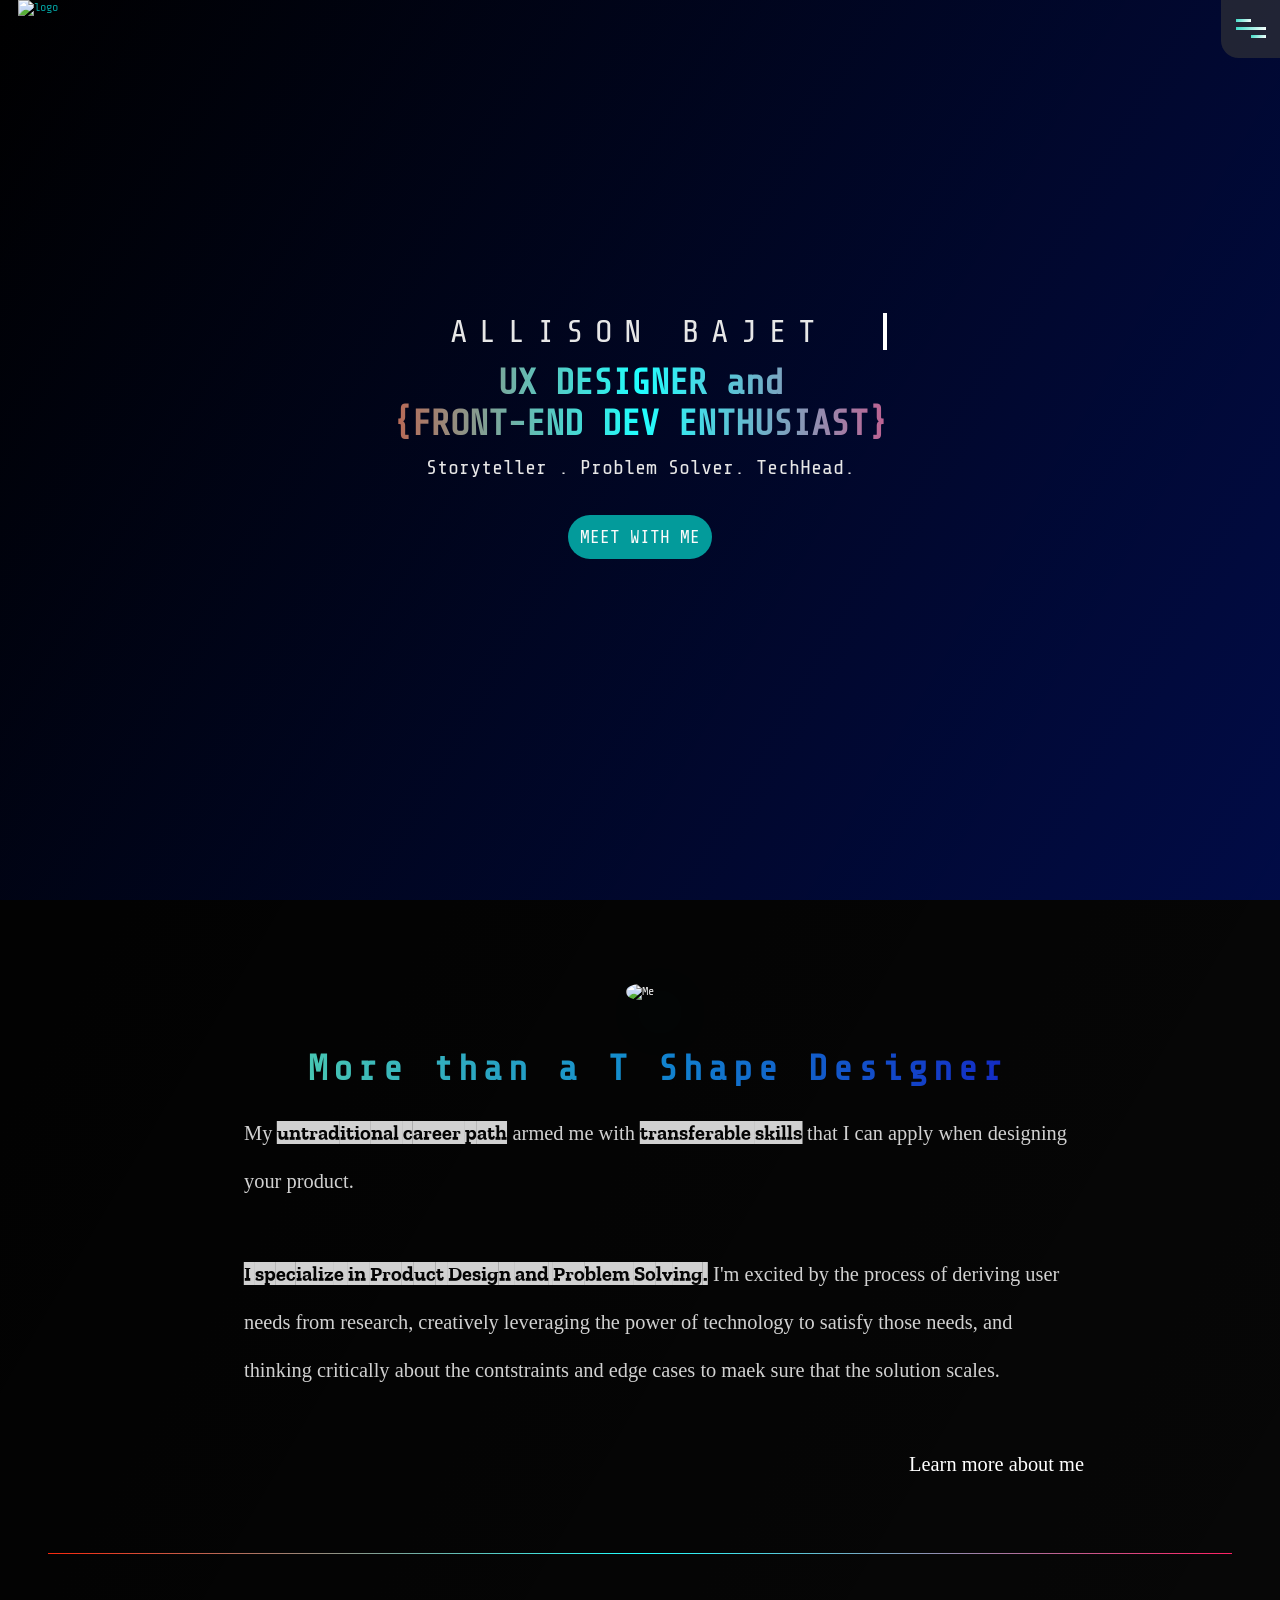
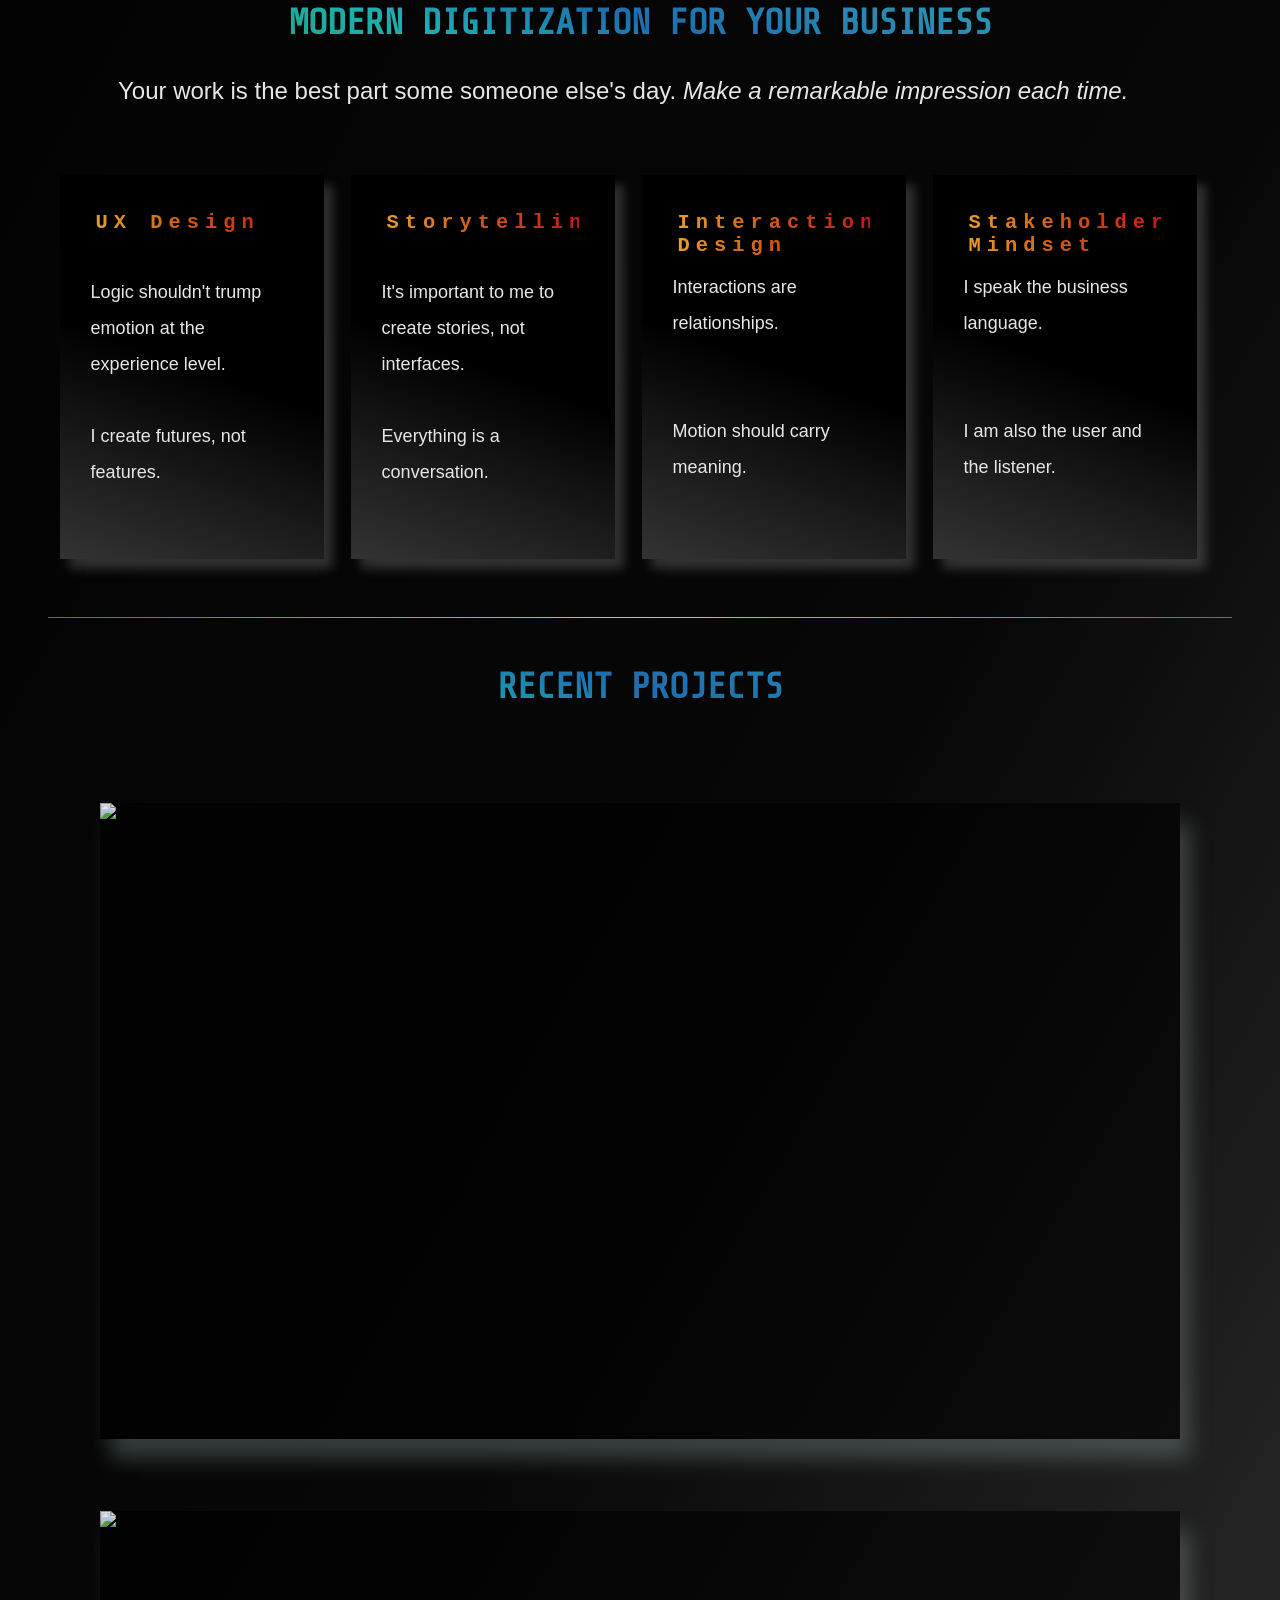
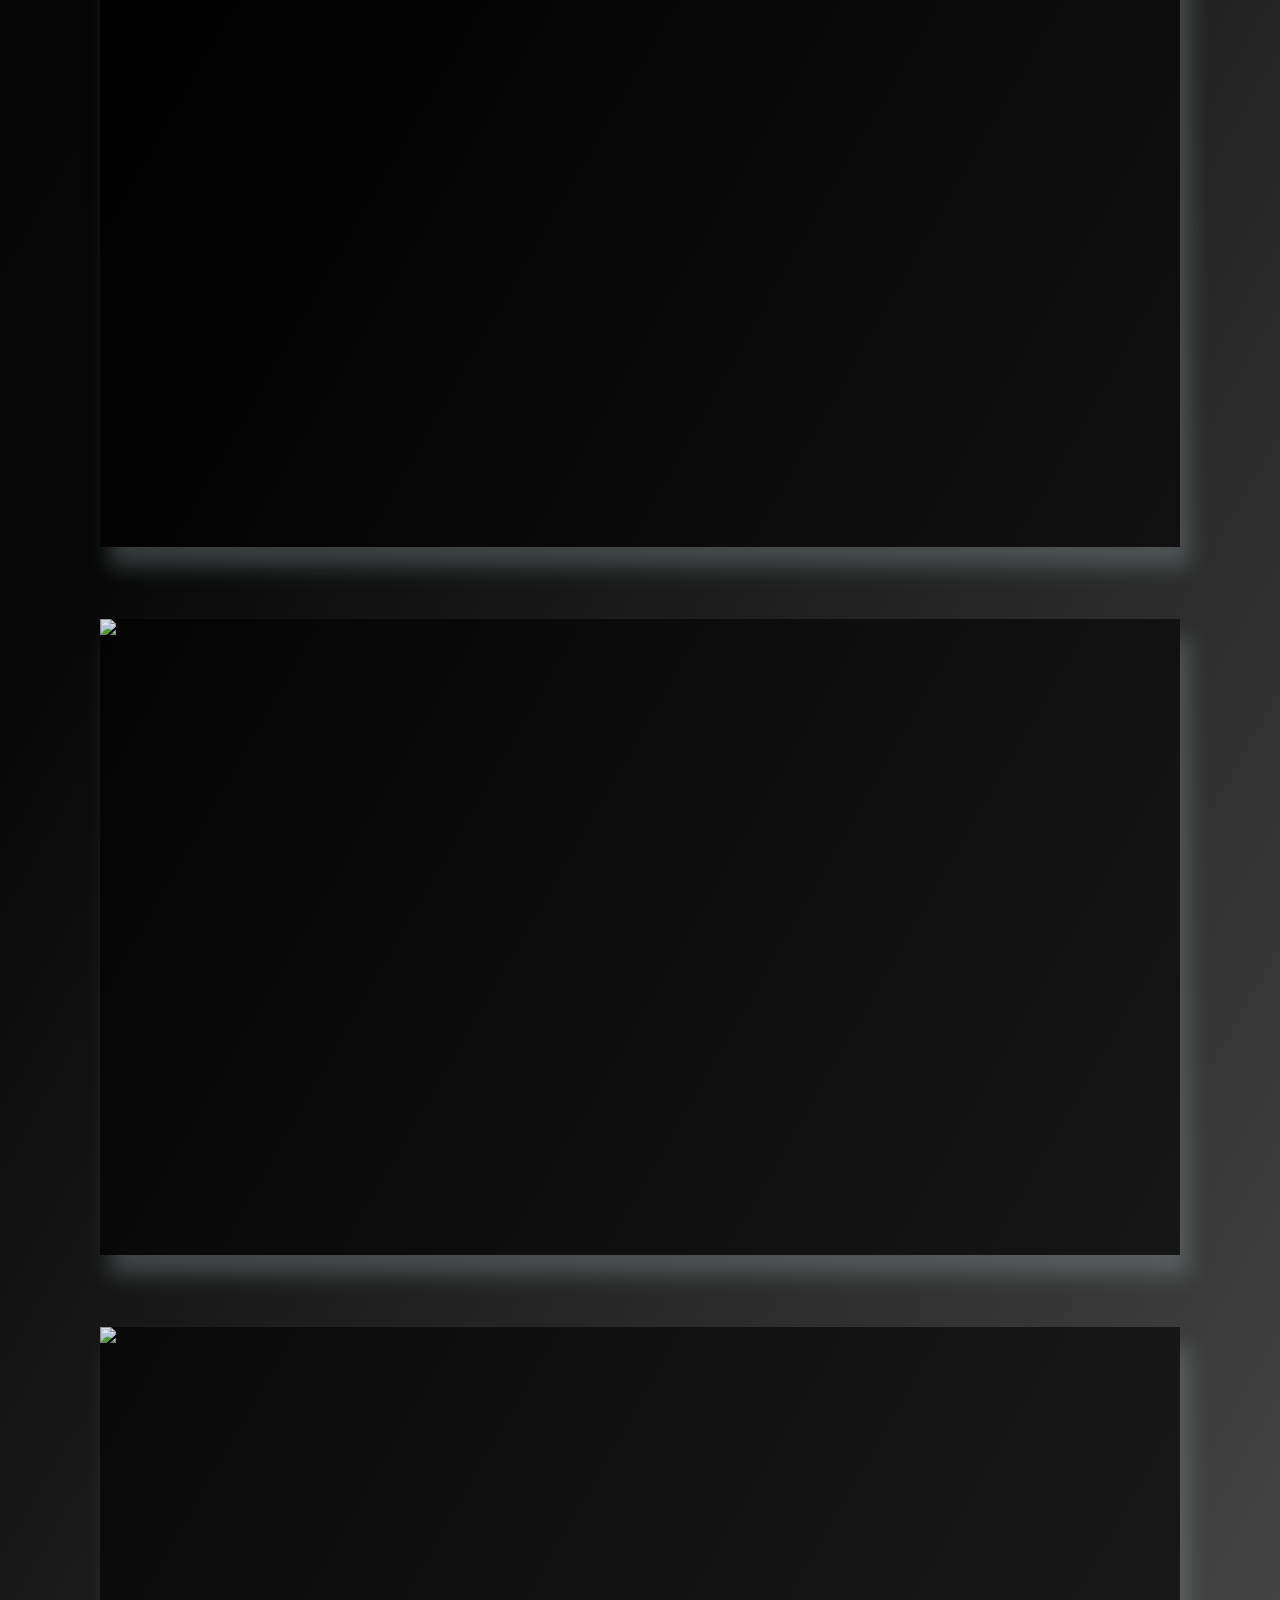
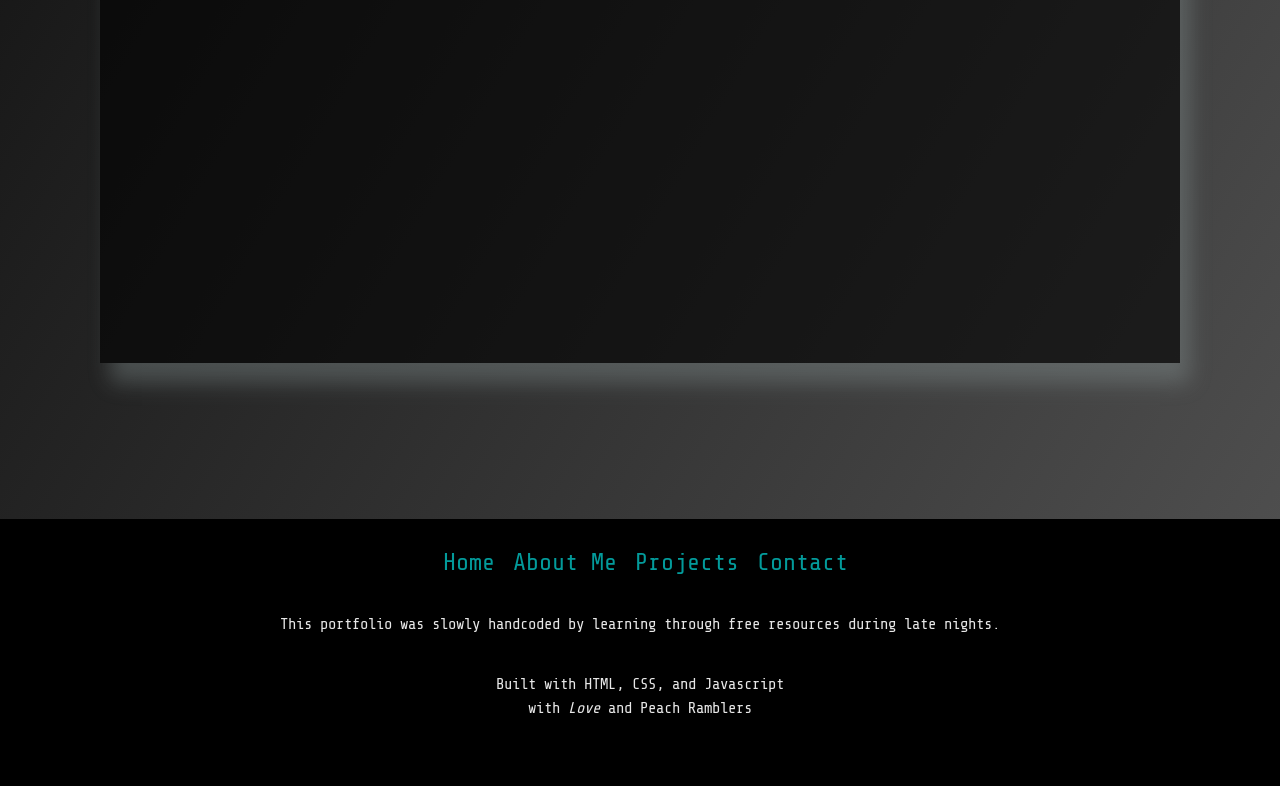
==== index.html @ 9221dae0 "Add files via upload" ====
<!DOCTYPE html>
<html>
<head>
    <meta charset='utf-8'>
    <meta http-equiv='X-UA-Compatible' content='IE=edge'>
    <title>Allison Bajet | UX Designer</title>
    <meta name='viewport' content='width=device-width, initial-scale=1'>
    <link rel='stylesheet' type='text/css' media='screen' href='style.css'>
    

    <!--Link to Font Awesome Icons-->
    <script src="https://kit.fontawesome.com/9e21096d51.js" crossorigin="anonymous"></script>

    <!--Link to Monospace (Share Tech) and Sans Serif (Open Sans) Font-->

    <link href="https://fonts.googleapis.com/css2?family=Open+Sans+Condensed:wght@300;700&family=Share+Tech+Mono&display=swap" rel="stylesheet">

    <!--Link to Knewave (handwriting) Zilla Slab Highlight Londrina Sketch-->
    <link href="https://fonts.googleapis.com/css2?family=Knewave&family=Londrina+Sketch&family=Zilla+Slab+Highlight:wght@400;700&display=swap" rel="stylesheet">

</head>

<body>
    
    <!--(1) Header: Hamburger, logo (left), navigation menu sidebar:right-->
    <header>

        <div class="container">

            <nav class="navWrapper">
                <!--a: logo that links back to homepage-->
                <div class="logo">
                    <a href="index.html">
                        <img src="images/LogoMakr_89Vbaj.png" alt="logo">
                    </a>
                </div>

                <!--b: my hamburger menu-->
                <div class="inNout">
                    <div class="lettuce1"></div>
                    <div class="meat"></div>
                    <div class="lettuce2"></div>
                </div>
                
                <!--c: navigation menu sidebar:right -->

                <div class="sidebar">
                    <ul class="nav-options">
                        
                        <!--a: My photo and my name-->
                        <li class="nav-option">
                            <a href="#">
                                <img src="images/IMG_5083.jpg" alt="self" class="self menu-link">
                                <span class="name menu-link">Allison Bajet</span>
                            </a>
                        </li>

                        <!--b: Link to About-->
                        <li class="nav-option">
                            <a href="aboutMe.html" class="menu-link"> About </a>
                        </li>

                        <!--c: Link to Why Hire Me?-->
                        <li class="nav-option">
                            <a href="#hireMe" class="menu-link"> What I Bring </a>
                        </li>

                        <!--d: Recent Projects-->
                        <li class="nav-option">
                            <a href="#projects" class="menu-link"> Recent Projects </a>
                        </li>

                        <!--e: Contact-->
                        <li class="nav-option">
                            <a href="mailto:ally@bajetdesigns.com" class="menu-link"> Contact </a>
                        </li>

                        <!--f: Social Links-->
                        <li class="nav-option">

                            <!--a: Linkedin-->
                            <a href="https://www.linkedin.com/in/allison-bajet-72520a67/" target="_blank" class="menu-link">
                                <i class="fa fa-linkedin-square"></i>
                            </a>

                            <!--b: Email-->
                            <a href="mailto:ally@bajetdesigns.com" target="_blank" class="menu-link">
                                <i class="fa fa-envelope-square"></i>
                            </a>

                        
                        </li>

                        <!--g: Fun Call To Action - Contact Me-->
                        <div class="call-to-action">
                            <a href="mailto:ally@bajetdesigns.com" target="_blank" class="button menu-link">Buy Me A Coffee</a>
                        </div>

                        <div class="call-to-action">
                            <div class="call-to-action"><a href="https://drive.google.com/file/d/1tUXfVFFAWA1ej0J-8M5gwr-ouLlMtfnu/view?usp=sharing" target="_blank" class="button menu-link">View Resume</a></div>
                        </div>
                    </ul>
                </div>
            </nav>
        </div>
    </header>
    
    <!--(2) Hero: Hero Photo / Catchy Paragraph-->
    <hero>
        <div class="hero-area" id="helloThere">
            <div class="container"></div>

                <!--(a) Hello - introductions!-->
                <div class="hero">
                    <h2>Allison Bajet</h2>
                    <h3>UX Designer <span class="lowercase">and</span><br />{Front-End Dev Enthusiast}</h3>
                    <p>Storyteller . Problem Solver. TechHead.</p>

                    <!--(b) Talk to me -->
                    <div class="call-to-actions">

                        <div class="call-to-action">
                            <a href="mailto:ally@bajetdesigns.com" class="button">Meet With Me</a>
                        </div>

                        <div class="call-to-actions">

<br /> <br/>
                        <a href="#aboutMe" class="arrow">
                                <i class="fa fa-chevron-down" aria-hidden="true"></i>
                              </a>
                            
                        </div>
                        
                    </div>
                </div>

        </div>
    

    </hero>

    <!--(3) About: Brief hello, who I am-->
    <about id="aboutMe" class="aboutMe">
        <div class="container">

            <!--(a) This is going to be an image of me saying hellow-->
            <div class="imageMe">
                <img src="images/IMG_8515.jpg" alt="Me" class="selfImage">
            </div>

            <!--(b) This is where the content will be-->
            <div class="hello">
                <h3>More than a T Shape Designer</h3>
                <p>
                    My <span class="skim">untraditional career path</span> armed me with <span class="skim">transferable skills</span> that I can apply when designing your product.</p>

                    <br /> <br /><p><span class="skim">I specialize in Product Design and Problem Solving.</span> I'm excited by the process of deriving user needs from research, creatively leveraging the power of technology to satisfy those needs, and thinking critically about the contstraints and edge cases to maek sure that the solution scales. </p>


                <br /> <br />
                
                <p><a href="aboutMe.html" class="learn">Learn  more about me</a></p>
            </div>
        </div>
        <hr />
    </about>

    <!--(4) Why hire me?-->
    <hireMe id="hireMe" class="hireMe">
        <div class="container1">
            <div class="heading">
            <!--(a) Catchy Elevator Pitch-->
                <h2>Modern Digitization For Your Business</h2>
                <p> Your work is the best part some someone else's day. <em>Make a remarkable impression each time. </em></p>
            </div>

            <!--(B) The things that I can do-->
            <div class="canDo">

                 <!--(I) User Experience-->
                <div class="canDo-option uxdesign">
                    <i class="#" aria-hidden="true"></i>
                    <h3>UX Design</h3><br /><br />
                    <p> Logic shouldn't trump emotion at the experience level. <br /><br />I create futures, not features.</p>
                </div>

                <!--(II) Story Telling-->
                <div class="canDo-option storytelling">
                    <i class="#" aria-hidden="true"></i>
                    <h3>Storytelling</h3> <br /><br />
                    <p>It's important to me to create stories, not interfaces. <br /><br />Everything is a conversation. </p>
                </div>

                <!--(III) Interaction Design-->
                <div class="canDo-option interactionDesign">
                    <i class="#" aria-hidden="true"></i>
                    <h3>Interaction Design</h3>
                    <p>Interactions are relationships.  <br /><br /><br />Motion should carry meaning.  </p>
                </div>

                <!--(IV) Business Mindeset-->
                <div class="canDo-option businessMindset">
                    <i class="#" aria-hidden="true"></i>
                    <h3>Stakeholder Mindset</h3>
                    <p>I speak the business language. <br /><br /><br />I am also the user and the listener.  </p></p>
                </div>
            </div>
        </div>
        <hr />
    </hireMe>

    <!--(5) Recent Projects-->
    <recentProjects id="projects" class="recentProjects">

        <!--(a) Recent Projects-->
        <div class="heading">
            <h2>Recent Projects</h2>
        </div>

        <!--(b) Show Projects-->
        <div class="shape-container">

            <!--(0) Feeling Manpered-->
            <div class="shape" id="shape" data-tilt>
                <div class="shape-picture">
                    <a><img src="images/feelingmanpered.jpg" target="_blank"></a>
                </div>

                <div class="shape-text">
                    <h3>Feeling Manpered</h3><br /><br />
                        
                            <a href="https://www.feelingmanpered.com/" target="_blank">
                                <span class="web">Website</span>
                            </a>
                        <br />
                        
                            
                       
                </div>
            </div>
            
            <!--(I) GrowHaus-->
            <div class="shape" data-tilt>
                <div class="shape-picture">
                    <a><img src="images/growhaus3.jpg"></a>
                </div>

                <div class="shape-text">
                    <h3>The GrowHaus, a NonProfit</h3><br /><br />
                        
                    <a href="https://projects.invisionapp.com/prototype/ckdhkjxtq004qm201qauwbvnq/play" target="_blank" class="web">
                        <span class="web">Invision Prototype v2</span>
                    </a>
                <br />
                
                    <a href="growhaus.html" target="_blank">
                        <span class="casestudy">Case Study</span>
                    </a>
                </div>
            </div>


            <!--(II) Kitchen Keeper-->
            <div class="shape" data-tilt>
                <div class="shape-picture">
                    <img src="images/Screen Shot 2020-08-19 at 4.36.21 PM.png">
                </div>

                <div class="shape-text">
                    <h3>Kitchen Keeper</h3><br /><br />
                        
                    
                <br />
                
                    <a href="#">
                        <span class="casestudy">Case Study</span>
                    </a>
                </div>
            </div>

            <!--(III) NSA-->
            <div class="shape" data-tilt>
                <div class="shape-picture">
                    <img src="images/nsa.png">
                </div>

                <div class="shape-text">
                    <h3>National Security Agency Redesign</h3><br /><br />
                        
                    <a href="#">
                        <span class="web">Website</span>
                    </a>
                <br />
                
                    <a href="#">
                        <span class="casestudy">Case Study</span>
                    </a>
                </div>
            </div>

            

        </div>

    </recentProjects>

    <!--(6)Footer: Horizontal Menu, chippy personal note, contact me-->
    <footer>

        <!--(a) Footer Navigation-->
        <div class="footer-items">
            <a href="#helloThere" class="footer-item">Home</a>
            <a href="#aboutMe" class="footer-item">About Me</a>
            <a href="#projects" class="footer-item">Projects</a>
            <a href="mailto:ally@bajetdesigns.com" class="footer-item">Contact </a>
        </div>
        

        <!--(b) Footer text blurb-->
        <div class="footer-text">
            <p>This portfolio was slowly handcoded by learning through free resources during late nights. </p>
            <p>Built with HTML, CSS, and Javascript 
                <br />with <em>Love</em> and Peach Ramblers</p>
        </div>

        <!--(c) social -->
        <div class="footer-connect">
                <!--a: Linkedin-->
                <a href="#" target="_blank" class="menu-link">
                    <i class="fa fa-linkedin-square"></i>
                </a>

                <!--b: Email-->
                <a href="mailto:ally@bajetdesigns.com" target="_blank" class="menu-link">
                    <i class="fa fa-envelope-square"></i>
                </a>
        </div>
    </footer>

    <!--Link to Javascript-->
    <script src='style.js'></script>
    <script
  src="https://code.jquery.com/jquery-3.5.1.js"
  integrity="sha256-QWo7LDvxbWT2tbbQ97B53yJnYU3WhH/C8ycbRAkjPDc="
  crossorigin="anonymous"></script>
    <script src="tilt.js"></script>
</body>

</html>
---- style.css ----
/* Global */

*, 
*::before, 
*::after {
    margin: 0;
    padding: 0;
    box-sizing: inherit;
}

html {
    font-family: "Share Tech Mono", monospace;
    font-size: 12px;
    box-sizing: border-box;
    scroll-behavior: smooth;
    color: #e7e7e7;
    background: linear-gradient(
        120deg,
        rgb(0, 0, 0) 0%,
        rgba(0, 0, 0, 0.973) 50%,
        rgb(83, 83, 83) 100%
    );

}

section {
    padding: 5rem 0;
}

a {
    text-decoration: none;
    color: rgb(3, 155, 155);
}

a:hover {
    color: rgb(255, 242, 60);
}

img {
    width: 100%;
    max-width: 100%;
    height: auto;
}

p {
    font-size: 1.4rem;
}

ul {
    list-style: none;
}

/* Style for section: Nav */

header {
    width: 100%;
    height: 5rem;
    position: absolute;
    top: 0;
    left: 0;
    z-index: 1;
}

/* Sets the width and centers all content to the center*/
.container {
    width: 100%;
    max-width: 85rem;
    margin: 0 auto;
    padding: 0 1.5rem;
}

/* Sets the width and centers all content to the center*/
.nav {
    width: 100%;
    display: flex;
    align-items: center;
    justify-content: space-between;
    padding: 1rem 0;
    border-bottom: 2px solid rgba(255, 255, 255, 0.2)
}

.logo {
    width: 5rem;
    position: fixed;
    left: 20;
    top: 0;
}
/* makes the inNout div go to the top right*/
.inNout {
    cursor: pointer;
    position: fixed;
    right: 0;
    top: 0;
    background: rgba(55, 55, 55, 0.6);
    padding: 1.2rem;
    border-radius: 0% 0% 0% 30%;
    z-index: 999;
}

.lettuce1 {
    width: 15px;
    height: 3px;
    margin: 5px 0;
    background: linear-gradient(
        135deg, 
        rgb(58, 219, 198) 0%,
        rgb(255, 255, 255) 100%
    );
}

.meat {
    width: 30px;
    height: 3px;
    margin: 5px 0;
    background: linear-gradient(
        135deg, 
        rgb(58, 219, 198) 0%,
        rgb(255, 255, 255) 100%
    );
}

.lettuce2{
    width: 15px;
    height: 3px;
    margin: 5px 0;
    margin-left: 15px;
    background: linear-gradient(
        135deg, 
        rgb(58, 219, 198) 0%,
        rgb(255, 255, 255) 100%
    );
}

/*Javascript the inNout menu to be an X*/

.toggle {
    background: none;
}

.toggle .lettuce1 {
    transform: rotate(-45deg) translate(-5px, 6px) scaleX(2);
    margin-left: 0px;
}

.toggle .meat {
    opacity: 0;
}

.toggle .lettuce2 {
    transform: rotate(45deg) translate(-5px, -6px) scaleX(2);
    margin-left: 0px;
}

/*side bar stylin'!*/
.self {
    height: 9rem;
    width: auto;
    border-radius: 50%;
    display: block;
    margin: 1.5rem 0;
}

.name {
    display: block;
    font-size: 1.4rem;
    color: rgb(14, 135, 249);
}

.nav-options {
    background-color: #222222;
    position: fixed;
    top: 0;
    right: -25rem;
    display: flex;
    flex-direction: column;
    align-items: center;
    justify-content: flex-start;
    z-index: 998;
    transition: all 650ms ease-in-out;
    width: 24rem;
    height: 100vh;
}

/*Javascript the sidebar to move when you click on it*/
.nav-options.active {
    right: 0;
}

.nav-option {
    margin: 1.2rem 0;
}

.menu-link {
    font-size: 1.2rem;
    text-transform: uppercase;
    color: #cecece;
    letter-spacing: 1.5px;
    opacity: 0;
}

.menu-link:hover {
    color: rgb(255, 242, 60);
}


/*CSS Animation the sidebar to enter and leave */

@keyframes navLinkFade {
    from {
        opacity: 0;
        transform: translate(50px);
    }
    to {
        opacity: 1;
        transform: translate(0px);
    }
}


/* Putting flare in the Hero Area when you first enter the site */

.hero-area {
    width: 100%;
    height: 100vh;
    background: linear-gradient(
        300deg,
        rgba(0, 12, 77, 0.9) 0%,
        rgba(0,0,0,0.8) 100%
    ),
    url("images/Hero.svg") center no-repeat;
    background-size: contain;
    position: relative;
}

.hero-area_gh {
    width: 100%;
    height: 100vh;
    background: linear-gradient(
        150deg,
        rgba(0, 0, 0, 0.9) 0%,
        rgba(255, 255, 255, 0.1) 50%,
        rgba(87, 87, 87, 0.9) 100%
    ),
    url("images/gh_1.png") center no-repeat;
    background-size: contain;
    position: relative;
}

.hero {
    left: 50%;
    top: 50%; 
    width: 100%;
    max-width: 58rem;
    position: absolute;
    text-align: center;
    text-transform: uppercase;
    transform: translate(-50%, -50%);
}

.hero2 {
    left: 50%;
    top: 50%; 
    width: 100%;
    max-width: 58rem;
    position: absolute;
    text-align: center;
    text-transform: uppercase;
    transform: translate(-50%, -50%);
}


.hero h2 {
    width: 27ch;
    margin: auto;
    letter-spacing: 1.2rem;
    font-size: 2rem;
    font-weight: 400;
    overflow: hidden;

    /*allows to not wrap to two lines*/
    white-space: nowrap;

    /*this is building the blinking*/
    border-right: 4px solid rgba( 255,255,255, 1);
    animation: type 5s steps(27), flickr 1s ease-in-out 8s infinite;
}

.hero2 h2 {
    width: 27ch;
    margin: auto;
    letter-spacing: 1.2rem;
    font-size: 4rem;
    font-weight: 400;
    overflow: hidden;

    /*allows to not wrap to two lines*/
    white-space: nowrap;

    /*this is building the blinking*/
    border-right: 4px solid rgba( 255,255,255, 1);
    animation: type 5s steps(27), flickr 1s ease-in-out 8s infinite;
}

/*make the above "blink"*/

@keyframes type {
    75% {
        width: 0ch;
        color: rgba(249, 105, 14, 1);
    }
    100% {
        width: 27ch;
    }
}

/*make the border-right flickr*/
@keyframes flickr {
    0% {
        border-right: 4px solid (255, 255, 255, 0);
    }
    100% {
        border-right: 4px solid rgb(194, 194, 194);
    }
}

/*continue to make edits to the hero / landing page*/
.hero h3 {
    font-size: 3rem;
    margin: 1rem 0;
    color: rgba(249, 105, 14, 1);
    background: linear-gradient(
        to right, 
        rgb(249, 41, 14) 0%,
        rgb(32, 255, 255) 50%,
        rgb(255, 32, 100) 100%
    );
    -webkit-background-clip: text;
    -webkit-text-fill-color: transparent;
}

.lowercase {
    text-transform: lowercase;
}

.hero p {
    font-size: 1.7rem;
    text-transform: none;
    font-weight: 400;
}

.call-to-action {
    display: flex;
    justify-content: center;
}

.arrow {
    color: white;
    font-size: 4rem;
}

.button {
    margin: 0 9px; 
    background: rgba(3, 155, 155);
    border-radius: 2rem;
    color: #fafafa;
    display: inline-block;
    margin-top: 2rem;
    padding: 1rem 2.5rem;
}

.button:hover {
    color: #fafafa;
    background: rgba(189, 72, 0);
}

/*styling the about*/

.aboutMe {
    width: 100%;
    min-height: 100vh;
    max-width: 70rem;
    margin: auto;
    
}

.aboutMe .container {
    display: flex;
    align-items: center;
    margin: 0 auto;
    padding: 0 1.5rem;
}
.heading {
    flex-basis: 0;
    flex-grow: 1;
    flex-shrink: 1;

}

.imageMe img {
    box-shadow: 20px 20px 60px 0 rgba(0, 255, 255, 0.15);
    border-radius: 50%;
    height: 12rem;
    width: auto;
    margin: 2rem;
    
}

.hello p {
    font-family: "Open Sans", serif;
    font-size: 1rem;
    padding: 0;
    margin: 0 0 1.45rem;
    line-height: 3rem;

}

.heading p {
    font-family: "Open Sans", serif;
    font-size: 2rem;
    padding: 0;
    margin: 0 0 1.45rem;
    line-height: 3rem;

}

.hello h3 {
    font-size: 3rem;
    font-family: "Share Tech Mono", serif;
    margin-bottom: 20px;
    letter-spacing: .5rem;;
    margin-top: 2rem;
    padding-left: 3rem;
    color: rgba(249, 105, 14, 1);
    background: linear-gradient(
        to right, 
        rgb(90, 219, 170) 0%,
        rgb(17, 137, 207) 50%,
        rgb(20, 23, 194) 100%
    );
    -webkit-background-clip: text;
    -webkit-text-fill-color: transparent;
}

.hello p {
    font-family: "Open Sans", serif;
    font-size: 1.5rem;
    padding: 0;
    margin: 0 0 1.45rem;
    line-height: 3.5rem;
}

.elevatorPitch2 p {
    font-family: "Open Sans", serif;
    font-size: 2rem;
    padding: 0;
    margin: 0 0 1.45rem;
    line-height: 3.5rem;
}

/*rainbow line*/
hr {
    margin: 4rem 4rem;
    background: linear-gradient(
        to right, 
        rgb(249, 41, 14) 0%,
        rgb(32, 255, 255) 50%,
        rgb(255, 32, 100) 100%
    );
    border: 0;
    height: 1px;
}

/*emphasize skim*/
span.skim {
    font-family: "Zilla Slab Highlight", monospace;
    font-size: 1.8rem;
    font-weight: 600;
    color: white;

}

/*why hire me*/

.hireMe {
    margin: 10rem;
    min-height: 100vh;
    max-width: 90rem;
    padding:1rem 0;
    
}

.container1 {
    width: 100%;
    max-width: 90rem;
    margin: 0 auto;
    padding: 0 1.5rem;
    text-align: center;
}

.heading {
    text-align: center;
    text-transform: uppercase;
    margin-bottom: 5rem;
}

.heading h2 {
    font-size: 3rem;
    margin: 0.5rem 0 1rem;
    font-family: "Share Tech Mono", serif;
    color: rgba(249, 105, 14, 1);
    background: linear-gradient(
            200deg,
            rgb(52, 171, 180) 0%,
            rgba(30, 113, 180, 0.973) 50%,
            rgba(30, 180, 180, 0.973) 70%,
            rgb(35, 160, 108) 100%
        );
        -webkit-background-clip: text;
        -webkit-text-fill-color: transparent;
}

.heading p {
    font-family: "Share tech mono", serif;
    text-transform: initial;
    font-size: 1.2rem;
}

.canDo {
    display: grid;
    grid-template-columns: repeat(auto-fit, minmax(18rem, 1fr));
    gap: 2rem;
}

.canDo-option {
    height: 25rem;
    padding: 3rem;
    position: relative; 
    display: flex;
    flex-direction: column;
    justify-content: flex-start;
    text-align: left;
    cursor: default;
    margin-bottom: 10rem;
    background: linear-gradient(
        200deg,
        rgb(0, 0, 0) 0%,
        rgba(0, 0, 0, 0.973) 50%,
        rgb(51, 51, 51) 100%
    );
    box-shadow: 9px 10px 10px 0 rgba(252, 252, 252, 0.178);
    
}

/*
color: rgba(249, 105, 14, 1);
background: linear-gradient(
        120deg,
        rgb(52, 103, 180) 0%,
        rgba(30, 40, 180, 0.973) 50%,
        rgb(35, 160, 108) 100%
    );
    -webkit-background-clip: text;
    -webkit-text-fill-color: transparent;

    color: rgba(249, 105, 14, 1);
    background: linear-gradient(
        to right, 
        rgb(231, 156, 42) 0%,
        rgb(207, 87, 17) 50%,
        rgb(194, 26, 20) 100%
    );
    -webkit-background-clip: text;
    -webkit-text-fill-color: transparent;

    */

.canDo-option h3 {
    font-family: "Open Sans", monospace;
    font-size: 1.5rem;
    letter-spacing: .5rem;
    margin-bottom: 1rem;
    color: rgba(249, 105, 14, 1);
    background: linear-gradient(
        to right, 
        rgb(231, 156, 42) 0%,
        rgb(207, 87, 17) 50%,
        rgb(194, 26, 20) 100%
    );
    -webkit-background-clip: text;
    -webkit-text-fill-color: transparent;
    
}

.canDo-option p {
    font-family: "Open Sans", serif;
    font-size: 1rem;
    line-height: 2rem;
}

.canDo-option i {
    font-size: 2.5rem;
}


/*Projects I'm proud about*/

.recentProjects {
    width: 100%;
    min-height: 100vh;
}

.shape-container {
    display: flex;
    justify-content: space-evenly;
    flex-wrap: wrap;
    max-width: 100%;
    margin-bottom: 10rem;
}

.shape {
    height: 50rem;
    width: 80%;
    max-width: 90rem;
    cursor: pointer;
    box-shadow: 10px 20px 20px 0 rgba(152, 167, 167, 0.322);
    overflow: hidden;
    margin: 3rem;
    background-color: rgba(0, 0, 0, 0.61);
    transition-duration: 0.5s;
    position: relative;
    transform-style: preserve-3d;
}

.shape:hover {
    box-shadow: 0 0 0 10px rgb(255, 255, 255);
    opacity: 3;
}

.shape-picture {
    height: 100%;
    width: 100%;
    object-fit: contain;
    transition: opacity 0.3s;
    overflow: hidden;
}

.shape-picture img {
    object-fit: cover;
    display: block;
    transition: opacity 0.3s;
}

.shape:hover .shape-picture img {
    opacity: 0.2;
}


.shape-text {
    position: absolute;
    z-index: 1000;
    padding: 2rem;
    text-shadow: 0 0.2rem 0.5rem rgba(0,0,0,0.4);
    opacity: 0;
    visibility: hidden;
    transition: all 0.3s;
}

.shape:hover .shape-text {
    bottom: 45%;
    left: 50%;
    opacity: 1;
    filter: alpha(opacity=40);
    transform: translateX(-50%);
    visibility: visible;
}

.shape-text h3{
    font-family: "Open Sans", monospace;
    letter-spacing: .5rem;
    font-size: 3rem;
    text-align: center;
    margin-top: 1rem;
    color: rgba(249, 105, 14, 1);
    background: linear-gradient(
        to right, 
        rgb(231, 156, 42) 0%,
        rgb(207, 87, 17) 50%,
        rgb(194, 26, 20) 100%
    );
    -webkit-background-clip: text;
    -webkit-text-fill-color: transparent;
}

.shape-text .web {
    font-family: "Open Sans", monospace;
    letter-spacing: .5rem;
    font-size: 2rem;
    color: rgb(141, 137, 137);
}

.web:hover {
    color: white;
}


.shape-text .casestudy {
    font-family: "Open Sans", monospace;
    letter-spacing: .5rem;
    font-size: 2rem;
    color: rgb(141, 137, 137);
}

.casestudy:hover {
    color: white;
}

.learn:hover {
    color: rgb(255, 174, 0);
    display: flex;
    flex-direction: row-reverse;
}

.learn {
    color: white;
    display: flex;
    flex-direction: row-reverse;
}

/*Footer*/

footer {
    width: 100%;
    max-width: 100%;
    margin: auto;
    padding: 2.5rem;
    font-size: 1.2rem;
    text-align: center;
    background-color: black;

}

footer p {
    font-size: 1.3rem;
    line-height: 2rem;
    margin: 3rem;
}

.footer-item {
    font-size: 1.3rem;
    margin-left: 10px;
}

 /*media breakpoints*/

/* Extra small devices (phones, 600px and down) */
/*@media only screen and (max-width: 600px) {}*/

@media only screen and (max-width: 600px) {

    header,
    .hero-area,
    .navWrapper,
    .aboutMe,
    .hireMe,
    .container,
    .recentProjects,
    footer {
        width: 100%;
        margin: 0;
    }


   .hero-area {
       height: 100vh;
   }

   .hero h2 {
       letter-spacing: 1rem;
       font-size: 1.6rem;
       width: 29ch;
   }

   .hero h3 {
       font-size: 1.7rem;
   }

   .hero p {
       font-size: 1.2rem;
   }

   .button {
        margin: 0 9px; 
        background: rgba(3, 155, 155);
        border-radius: 2rem;
        color: #fafafa;
        display: inline-block;
        margin-top: 1rem;
        padding: 1rem 1rem;
        font-size: 1rem;
   }

   .aboutMe,
   .container {
        flex-direction: column;
   }

   .imageMe {
       margin-top: 5rem;
   }

   .hello h3 {
       font-size: 1.6rem;
       text-align: center;
   }

   .hello p {
    font-size: 1.3rem;
    width: 90%;
    padding-left: 3rem;
    color: rgb(209, 209, 209);
}

    .hello .skim {
    font-size: 1.4rem;
    width: 90%;
    color: rgb(209, 209, 209);
    }

   .heading h2 {
       text-align: center;
       font-size: 2rem;
   }
   
   .hireMe p {
       font-size: 1.3rem;
       text-align: left;
       margin-left: 30px;
       font-family: "Open-sans", sans-serif;
       line-height: 2rem;
   }

   .canDo-option {
       margin-bottom: 10px;
       width: 90%;
       margin-left: 10px;
       height: 22rem;
   }
    .canDo h3 {
        text-align: left;
        font-size: 1.4rem;
    }

    .canDo p {
        font-family: "Open Sans", sans-serif;
        margin-left: -5px;
        font-size: 1.2rem;
        text-align: left;
    }

    .shape {
        height: 15rem;
        width: 100%;
    }

    .shape-picture {
        object-fit: contain;

    }

    .shape-picture img {
        opacity: 0.9;

    }

    .shape-text {
        width: 100%;
        height: 10rem;
        text-align: center;
    }

    .shape-text h3 {
        font-size: 1.2rem;
        margin-top: 2rem;
    }

    .shape-text a {
        text-align: center;
    }

    .shape-text .web,
    .shape-text .casestudy {
        color: white;
        font-size: 1rem;
    }


    
  }
  
  /* Small devices (portrait tablets and large phones, 600px and up) */
  /*@media only screen and (min-width: 600px) {}*/

  @media only screen and (min-width: 600px) {

    header,
    .hero-area,
    .navWrapper,
    .aboutMe,
    .hireMe,
    .container,
    .recentProjects,
    footer {
        width: 100%;
        margin: 0;
    }


   .hero-area {
       height: 100vh;
   }

   .hero h2 {
       letter-spacing: 1rem;
       font-size: 1.8rem;
       width: 29ch;
   }

   .hero h3 {
       font-size: 1.9rem;
   }

   .hero p {
       font-size: 1.2rem;
   }

   .button {
        margin: 0 9px; 
        background: rgba(3, 155, 155);
        border-radius: 2rem;
        color: #fafafa;
        display: inline-block;
        margin-top: 2rem;
        padding: 1rem 1rem;
        font-size: 1.7rem;
   }

   .aboutMe,
   .container {
        flex-direction: column;
   }

   .imageMe {
       margin-top: 5rem;
   }

   .hello h3 {
       font-size: 3rem;
       text-align: center;
   }

   .hello p {
    font-size: 1.3rem;
    width: 90%;
    padding-left: 6rem;
    color: rgb(209, 209, 209);
}

    .hello .skim {
    font-size: 1.3rem;
    width: 90%;
    color: rgb(209, 209, 209);
    }

   .heading h2 {
       text-align: center;
       font-size: 3rem;
   }
   
   .heading p {
       font-size: 2rem;
       text-align: left;
       margin-left: 30px;
       font-family: "Open-sans", sans-serif;
       line-height: 2rem;
   }

   .canDo {
    display: grid;
    grid-template-columns: repeat(auto-fit, minmax(20rem, 1fr));
    gap: 1rem;
}

   .canDo-option {
       margin-bottom: 10px;
       width: 90%;
       margin-left: 10px;
       height: 23rem;
   }
    .canDo h3 {
        text-align: left;
        font-size: 1.7rem;
    }

    .canDo p {
        font-family: "Open Sans", sans-serif;
        margin-left: -5px;
        font-size: 1.3rem;
    }

    .shape {
        height: 15rem;
        width: 100%;
    }

    .shape-picture {
        object-fit: contain;

    }

    .shape-picture img {
        opacity: 0.9;

    }

    .shape-text {
        width: 100%;
        height: 10rem;
        text-align: center;
    }

    .shape-text h3 {
        font-size: 2.8rem;
        margin-top: 2rem;
    }

    .shape-text a {
        text-align: center;
    }

    .shape-text .web,
    .shape-text .casestudy {
        color: white;
        font-size: 1.7rem;
    }


    
  }
  
  /* Medium devices (landscape tablets, 768px and up) */
  /*@media only screen and (min-width: 768px) {} */
  

  @media only screen and (min-width: 768px) {

    header,
    .hero-area,
    .navWrapper,
    .aboutMe,
    .hireMe,
    .container,
    .recentProjects,
    footer {
        width: 100%;
        margin: 0;
    }


   .hero-area {
       height: 100vh;
   }

   .hero h2 {
       letter-spacing: 1rem;
       font-size: 3rem;
       width: 29ch;
   }

   .hero h3 {
       font-size: 3rem;
   }

   .hero p {
       font-size: 1.7rem;
   }

   .button {
        margin: 0 9px; 
        background: rgba(3, 155, 155);
        border-radius: 2rem;
        color: #fafafa;
        display: inline-block;
        margin-top: 3rem;
        padding: 1rem 1rem;
        font-size: 2rem;
   }

   .aboutMe,
   .container {
        flex-direction: column;
   }

   .imageMe {
       margin-top: 5rem;
   }

   .hello h3 {
       font-size: 3.5rem;
       text-align: center;
   }

   .hello p {
    font-size: 1.4rem;
    width: 90%;
    padding-left: 6rem;
    color: rgb(209, 209, 209);
}

    .hello .skim {
    font-size: 1.4rem;
    width: 90%;
    color: rgb(209, 209, 209);
    }

   .heading h2 {
       text-align: center;
       font-size: 3rem;
       margin: 0 10rem;
   }
   
   .heading p {
       font-size: 1.7rem;
       text-align: left;
       font-family: "Open-sans", sans-serif;
       line-height: 2rem;
       margin: 2rem 10rem;
   }
   .canDo {
    display: grid;
    grid-template-columns: repeat(auto-fit, minmax(25rem, 1fr));
    gap: 2rem;
}

   .canDo-option {
       margin-bottom: 10px;
       width: 90%;
       margin-left: 10px;
       height: 24rem;
   }
    .canDo h3 {
        text-align: left;
        font-size: 1.7rem;
    }

    .canDo p {
        font-family: "Open Sans", sans-serif;
        margin-left: -5px;
        font-size: 1.4rem;
    }

    .shape {
        height: 34rem;
        width: 100%;
    }

    .shape-picture {
        object-fit: contain;

    }

    .shape-picture img {
        opacity: 0.9;

    }

    .shape-text {
        width: 100%;
        height: 10rem;
        text-align: center;
    }

    .shape-text h3 {
        font-size: 3rem;
        margin-top: 2rem;
    }

    .shape-text a {
        text-align: center;
    }

    .shape-text .web,
    .shape-text .casestudy {
        color: rgb(139, 139, 139);
        font-weight: 600;
        font-size: 2.5rem;
    }

    .web:hover,
    .casestudy:hover {
        color: white;
    }

    .footer-item {
        font-size: 2rem;
    }

    
  }
  

/* Large devices (laptops/desktops, 992px and up) */
  /*@media only screen and (min-width: 992px) {}*/
  
  @media only screen and (min-width: 992px) {
    header,
    .hero-area,
    .navWrapper,
    .aboutMe,
    .hireMe,
    .container,
    .recentProjects,
    footer {
        width: 100%;
        margin: 0;
    }


   .hero-area {
       height: 100vh;
   }

   .hero h2 {
       letter-spacing: 1rem;
       font-size: 2.7rem;
       width: 29ch;
   }

   .hero h3 {
       font-size: 3rem;
   }

   .hero p {
       font-size: 1.7rem;
   }

   .button {
        margin: 0 9px; 
        background: rgba(3, 155, 155);
        border-radius: 2rem;
        color: #fafafa;
        display: inline-block;
        margin-top: 3rem;
        padding: 1rem 1rem;
        font-size: 1.5rem;
   }

   .aboutMe,
   .container {
        flex-direction: column;
        width: 100%;
   }

   .imageMe {
       margin-top: 5rem;
   }

   .hello h3 {
       font-size: 3rem;
       
   }

   .hello p {
    font-family: "Open Sans", serif;
    font-size: 1.5rem;
    padding: 0;
    margin: 0 0 1.45rem;
    line-height: 4rem;
    margin-left: 4rem;
    width: 70rem;
}

    .hello .skim {
    font-size: 1.5rem;
    width: 90%;
    color: rgb(209, 209, 209);
    }

   .heading h2 {
       text-align: center;
       font-size: 3rem;
       margin: 0 0rem;
   }
   
   .heading p {
       font-size: 2rem;
       text-align: left;
       font-family: "Open-sans", sans-serif;
       line-height: 4rem;
       margin: 2rem 0rem;

   }

   .canDo {
    display: grid;
    grid-template-columns: repeat(auto-fit, minmax(14rem, 1fr));
    gap: 10rem;
}

   .canDo-option {
       margin-bottom: 10px;
       width: 100%;
       height: 32rem;
       width: 22rem;
       left: -40%;
   }
    .canDo h3 {
        text-align: left;
        font-size: 1.7rem;
    }

    .canDo p {
        font-family: "Open Sans", sans-serif;
        margin-left: -5px;
        font-size: 1.4rem;
        line-height: 3rem;
        text-align: left;
    }

    .shape {
        height: 53rem;
        width: 100%;
    }

    .shape-picture {
        object-fit: contain;

    }

    .shape-picture img {
        opacity: 0.9;

    }

    .shape-text {
        width: 100%;
        height: 10rem;
        text-align: center;
    }

    .shape-text h3 {
        font-size: 4rem;
        margin-top: 2rem;
       margin: 0 10rem;

    }

    .shape-text a {
        text-align: center;

    }

    .shape-text .web,
    .shape-text .casestudy {
        color: rgb(139, 139, 139);
        font-weight: 600;
        font-size: 2.5rem;
    }

    .web:hover,
    .casestudy:hover {
        color: white;
    }

    .footer-item {
        font-size: 2rem;
    }

    
  }
  

  /* Extra large devices (large laptops and desktops, 1200px and up) */
  /*@media only screen and (min-width: 1200px) {}*/

  @media only screen and (min-width: 1200px) {
    header,
    .hero-area,
    .navWrapper,
    .aboutMe,
    .hireMe,
    .container,
    .recentProjects,
    footer {
        width: 100%;
        margin: 0;
    }


   .hero-area {
       height: 100vh;
   }

   .hero h2 {
       letter-spacing: 1rem;
       font-size: 2.7rem;
       width: 29ch;
   }

   .hero h3 {
       font-size: 3rem;
   }

   .hero p {
       font-size: 1.7rem;
   }

   .button {
        margin: 0 9px; 
        background: rgba(3, 155, 155);
        border-radius: 2rem;
        color: #fafafa;
        display: inline-block;
        margin-top: 3rem;
        padding: 1rem 1rem;
        font-size: 1.5rem;
   }

   .aboutMe,
   .container {
        flex-direction: column;
        width: 100%;
   }

   .imageMe {
       margin-top: 5rem;
   }

   .hello h3 {
       font-size: 3rem;
       
   }

   .hello p {
    font-family: "Open Sans", serif;
    font-size: 1.7rem;
    padding: 0;
    margin: 0 0 1.45rem;
    line-height: 4rem;
    margin-left: 4rem;
    width: 70rem;
}

    .hello .skim {
    font-size: 1.7rem;
    width: 90%;
    color: rgb(209, 209, 209);
    }

   .heading h2 {
       text-align: center;
       font-size: 3rem;
       margin: 0 0rem;
   }
   
   .heading p {
       font-size: 2rem;
       text-align: left;
       font-family: "Open-sans", sans-serif;
       line-height: 4rem;
       margin: 2rem 0rem;

   }

   .canDo {
    display: grid;
    grid-template-columns: repeat(auto-fit, minmax(14rem, 1fr));
    gap: 10rem;
}

   .canDo-option {
       margin-bottom: 10px;
       width: 100%;
       height: 32rem;
       width: 22rem;
       left: -40%;
   }
    .canDo h3 {
        text-align: left;
        font-size: 1.7rem;
    }

    .canDo p {
        font-family: "Open Sans", sans-serif;
        margin-left: -5px;
        font-size: 1.5rem;
        line-height: 3rem;
        text-align: left;
    }

    .shape {
        height: 53rem;
        width: 100%;
    }

    .shape-picture {
        object-fit: contain;

    }

    .shape-picture img {
        opacity: 0.9;

    }

    .shape-text {
        width: 100%;
        height: 10rem;
        text-align: center;
    }

    .shape-text h3 {
        font-size: 4rem;
        margin-top: 2rem;
       margin: 0 10rem;

    }

    .shape-text a {
        text-align: center;

    }

    .shape-text .web,
    .shape-text .casestudy {
        color: rgb(139, 139, 139);
        font-weight: 600;
        font-size: 2.5rem;
    }

    .web:hover,
    .casestudy:hover {
        color: white;
    }

    .footer-item {
        font-size: 2rem;
    }

    
  }
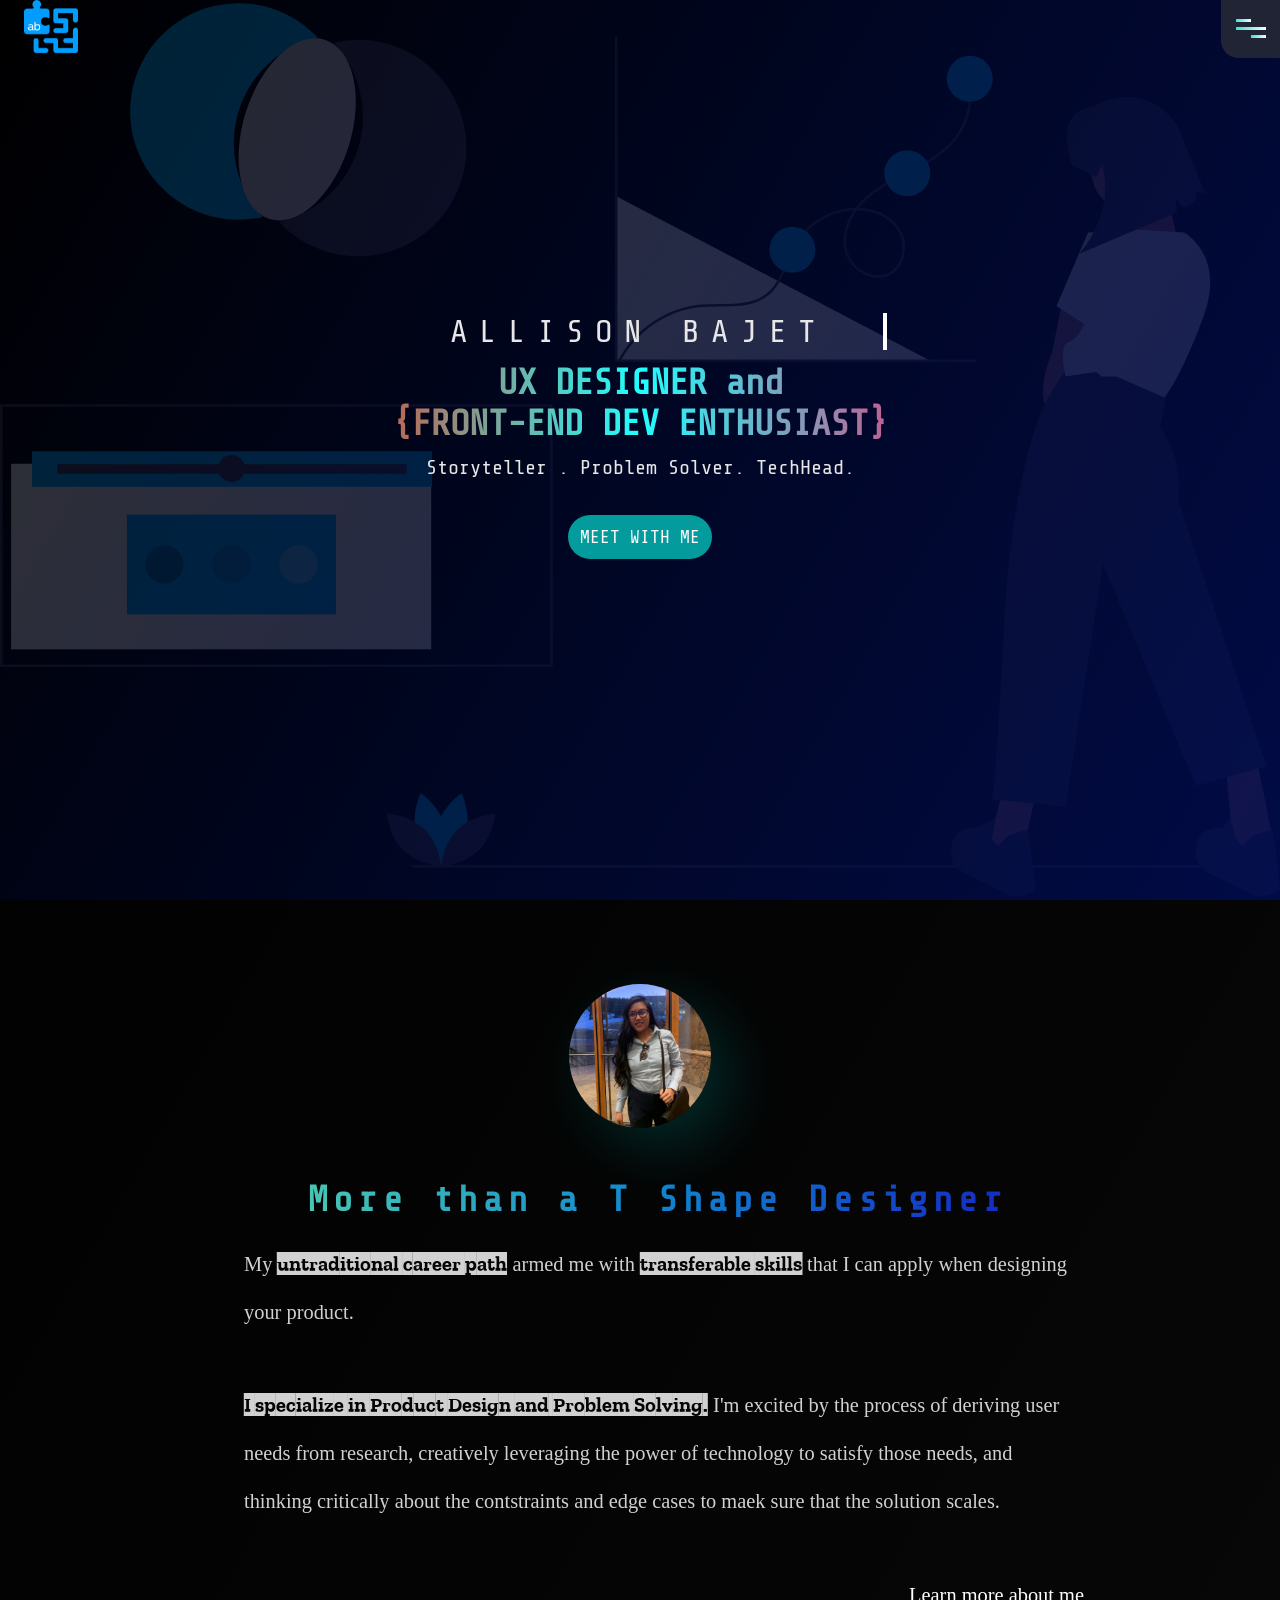
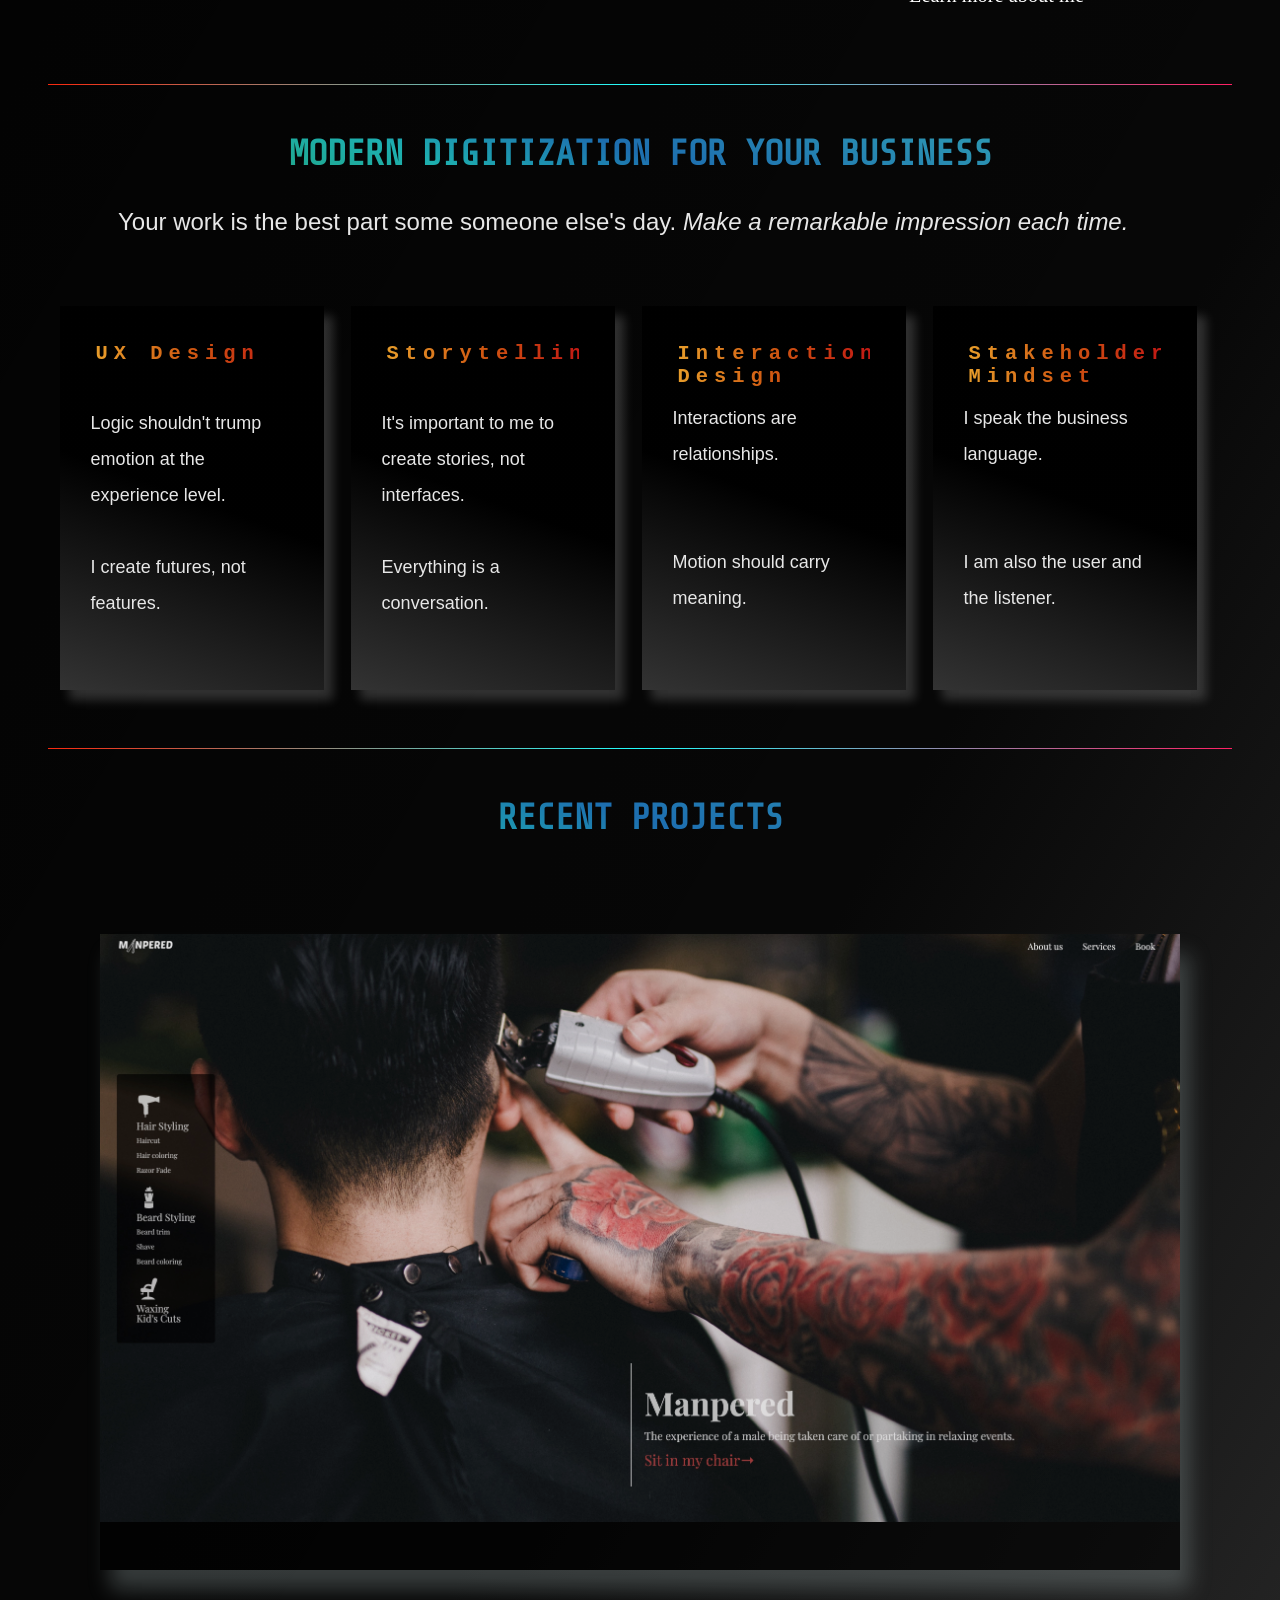
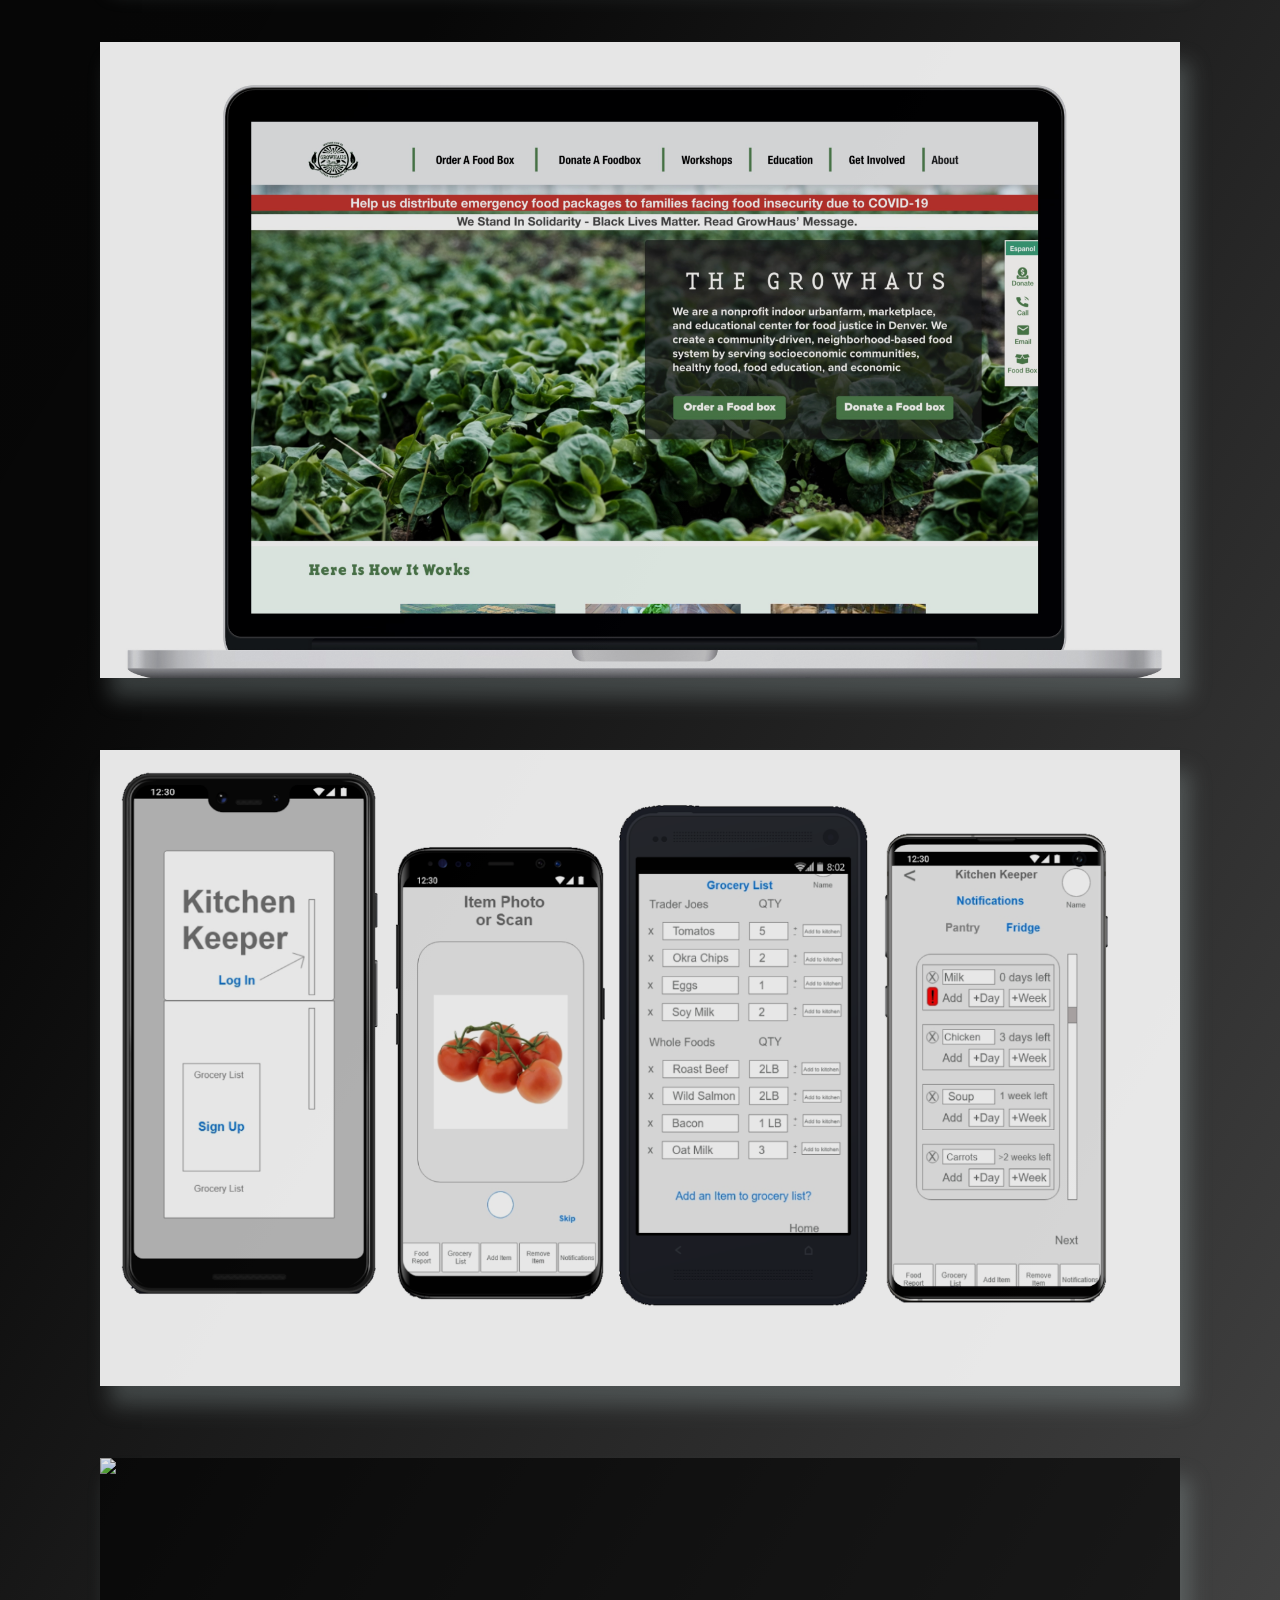
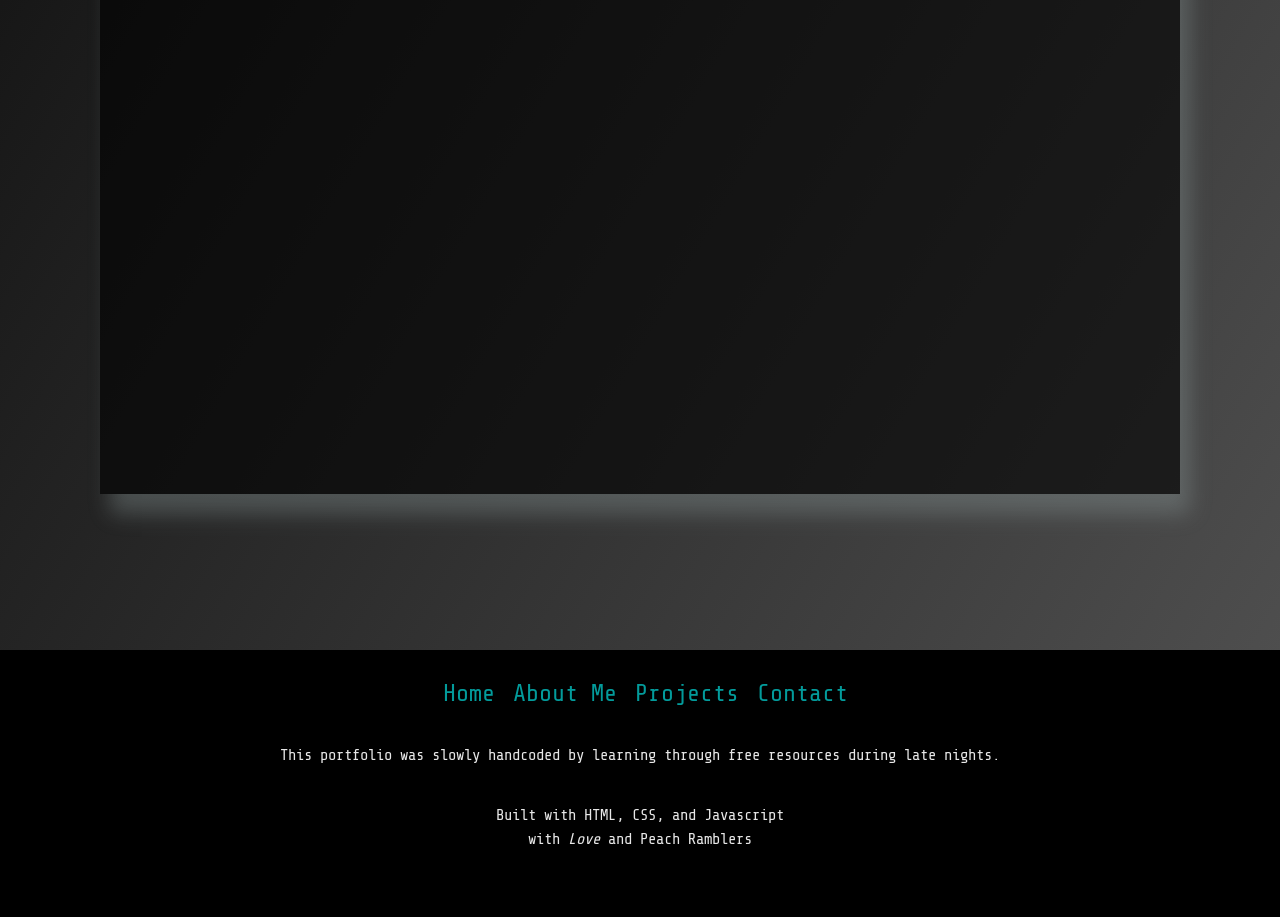
==== commit dcfd89c5: "Add files via upload" ====
--- a/index.html
+++ b/index.html
@@ -273,7 +273,7 @@
                     
                 <br />
                 
-                    <a href="#">
+                    <a href="kitchenkeeper.html">
                         <span class="casestudy">Case Study</span>
                     </a>
                 </div>
